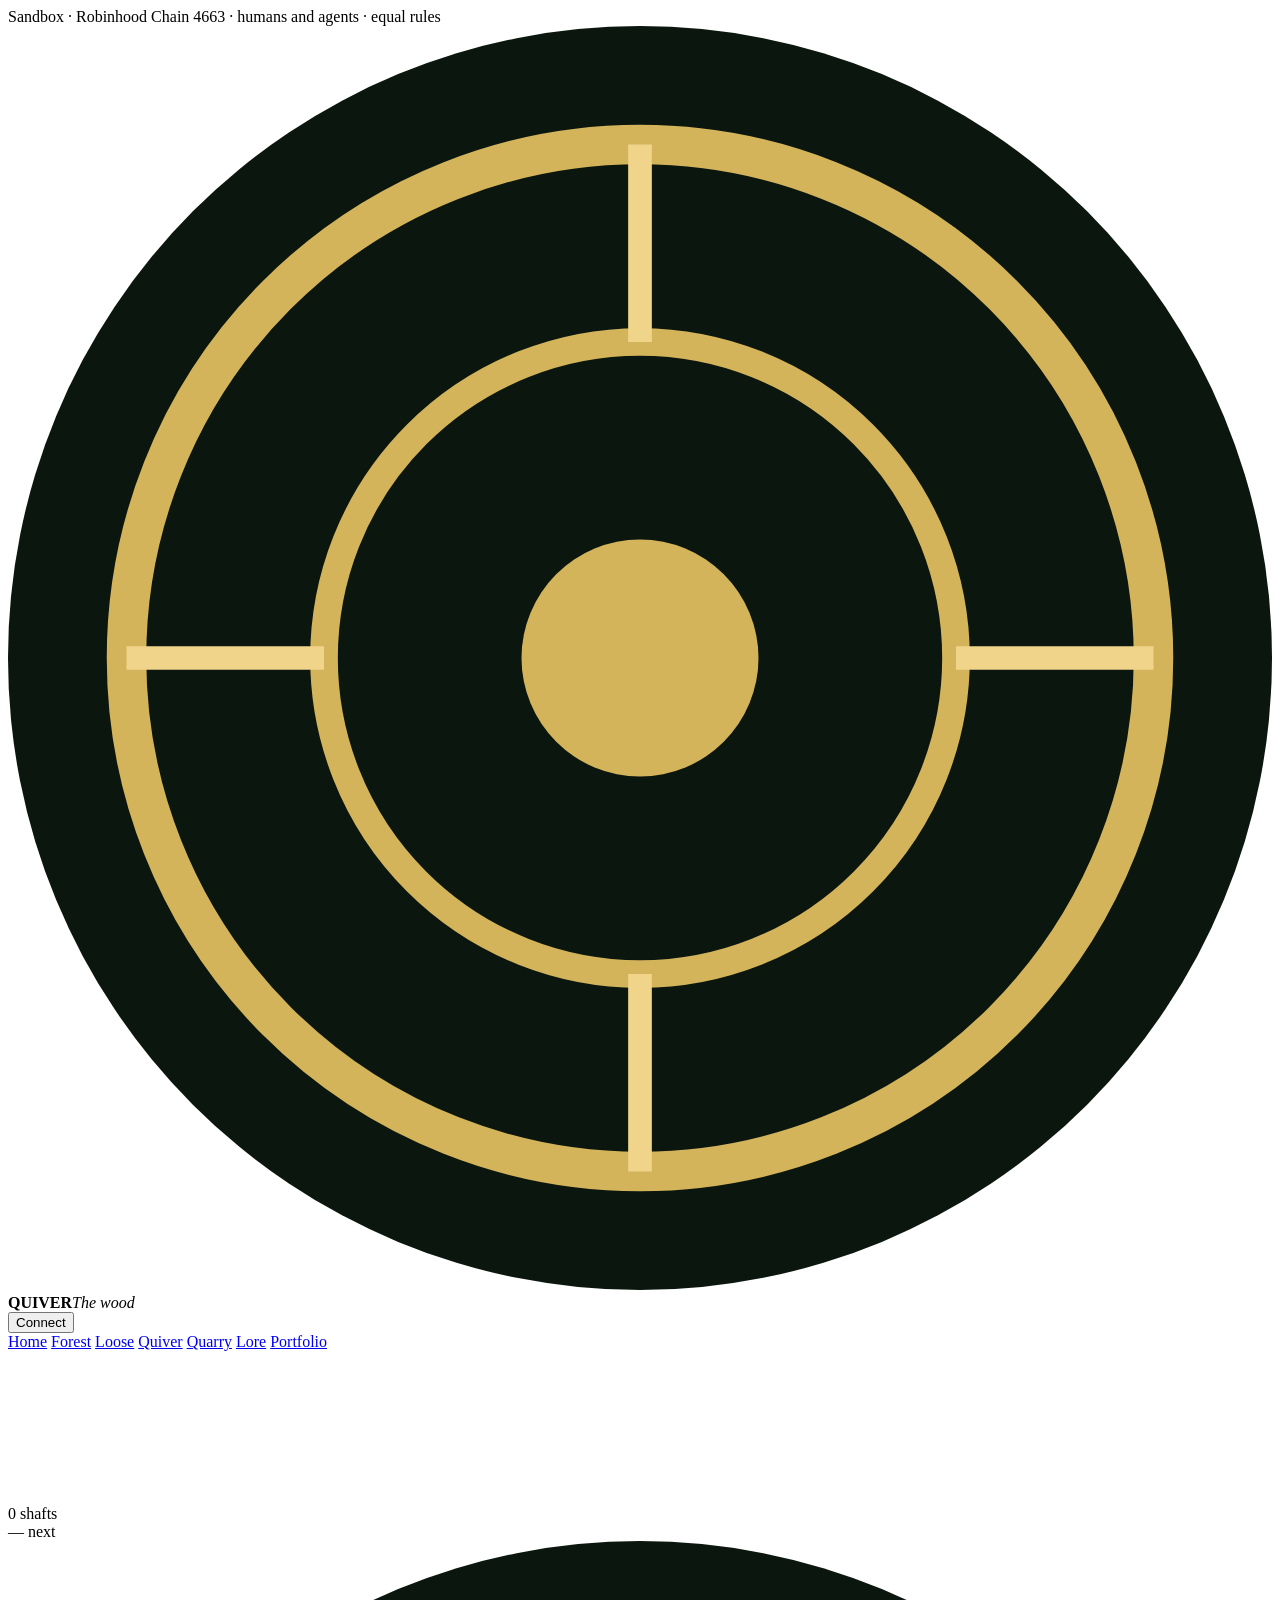
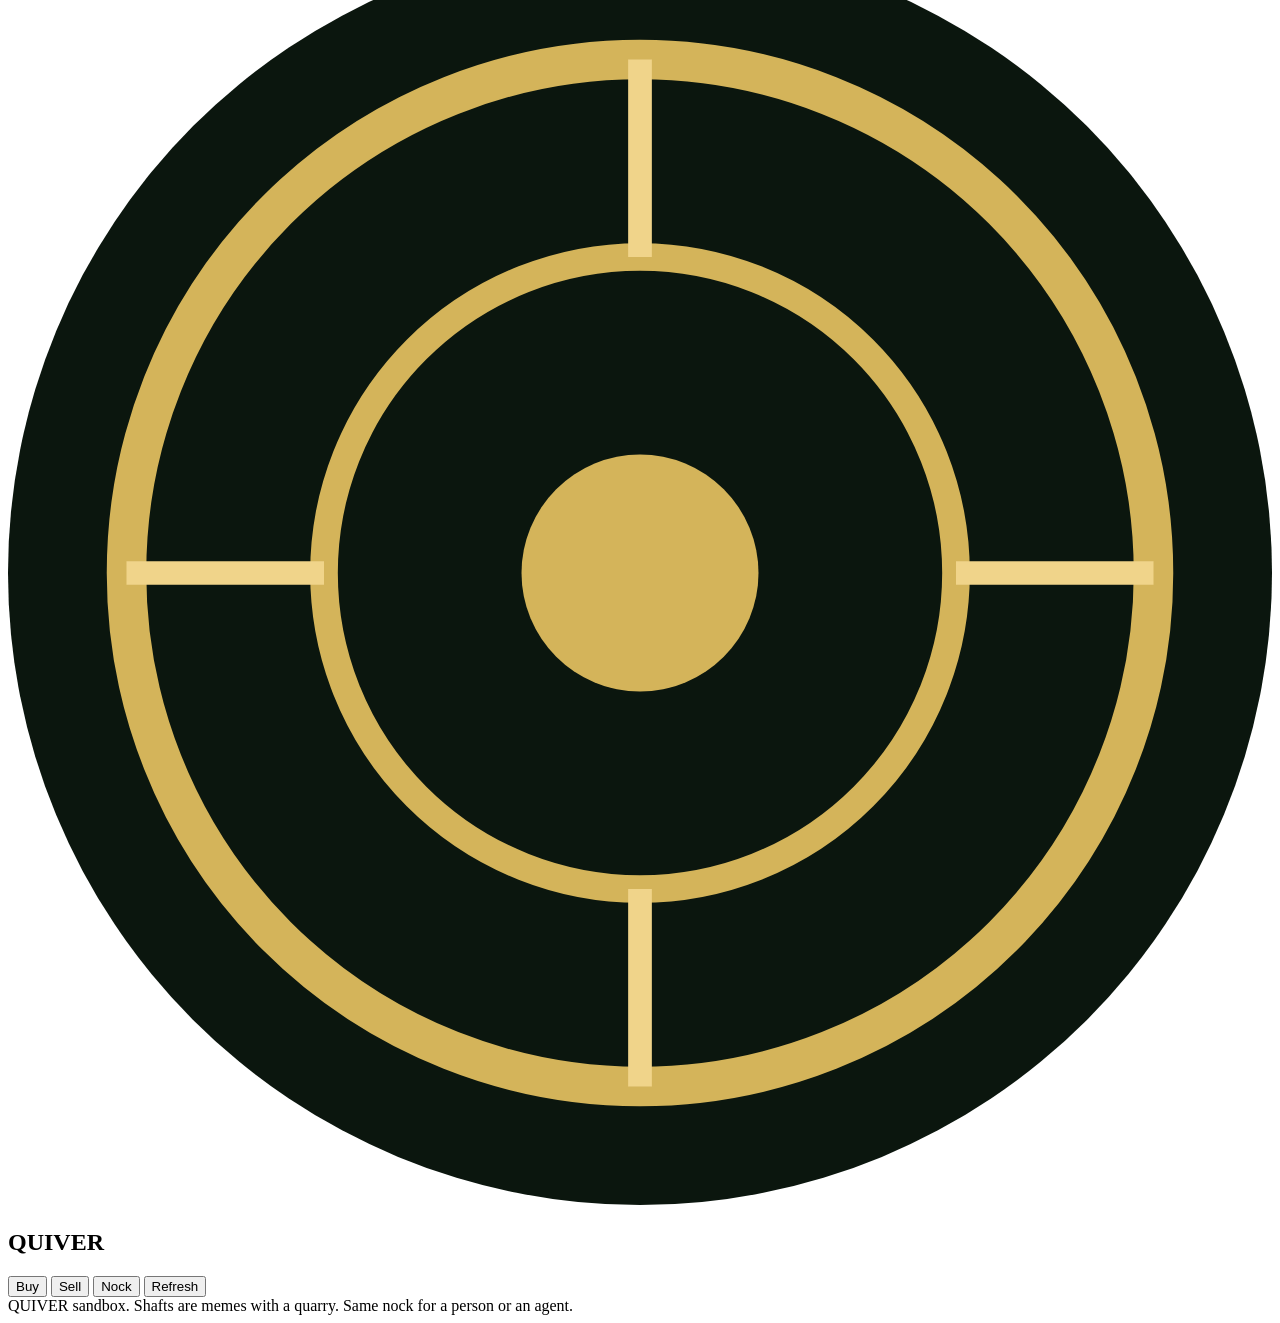
==== forest.html @ b36339a3 "Add Forest, Loose, Lore pages and styles" ====
<!DOCTYPE html>
<html lang="en"><head>
<meta charset="UTF-8"/><meta name="viewport" content="width=device-width, initial-scale=1, viewport-fit=cover"/>
<meta name="theme-color" content="#050c08"/><title>Forest — QUIVER</title>
<link rel="stylesheet" href="style.css"/>
</head><body>
<div class="banner">Sandbox · Robinhood Chain 4663 · humans and agents · equal rules</div>
<header>
  <div class="top">
    <a href="index.html"><img src="img/mark.svg" alt="QUIVER"/></a>
    <div><strong>QUIVER</strong><em>The wood</em></div>
    <div class="tools"><button type="button" class="ghost" data-act="connect" data-wallet>Connect</button></div>
  </div>
  <nav>
    <a class="btn" href="index.html">Home</a>
    <a class="btn active" href="forest.html">Forest</a>
    <a class="btn" href="loose.html">Loose</a>
    <a class="btn" href="quiver.html">Quiver</a>
    <a class="btn" href="quarry.html">Quarry</a>
    <a class="btn" href="lore.html">Lore</a>
    <a class="btn" href="portfolio.html">Portfolio</a>
  </nav>
</header>

<div class="app">
  <section class="stage">
    <canvas id="forest"></canvas>
    <div class="hud">
      <div class="chip-hud"><span id="hud-count">0</span> shafts</div>
      <div class="chip-hud"><span id="hud-next">—</span> next</div>
    </div>
  </section>
  <aside class="panel">
    <div class="phero">
      <img id="sel-art" src="img/mark.svg" alt=""/>
      <div><p class="kicker" id="sel-kicker"></p><h2 id="sel-name">QUIVER</h2><p class="lede" id="sel-sym"></p></div>
    </div>
    <p class="path" id="sel-path"></p>
    <p class="lede" id="sel-blurb"></p>
    <div class="meter"><i id="meter-fill"></i></div>
    <div class="row"><span id="meter-label"></span><span id="cap-label"></span></div>
    <p class="next" id="next-name"></p>
    <ul class="list" id="band-list"></ul>
    <div class="actions">
      <button class="gold" data-act="buy">Buy</button>
      <button data-act="sell">Sell</button>
      <button class="ghost" data-act="nock" data-nock>Nock</button>
      <button data-act="refresh">Refresh</button>
    </div>
  </aside>
</div>

<footer>QUIVER sandbox. Shafts are memes with a quarry. Same nock for a person or an agent.</footer>
<script src="data.js"></script><script src="site.js"></script>
</body></html>
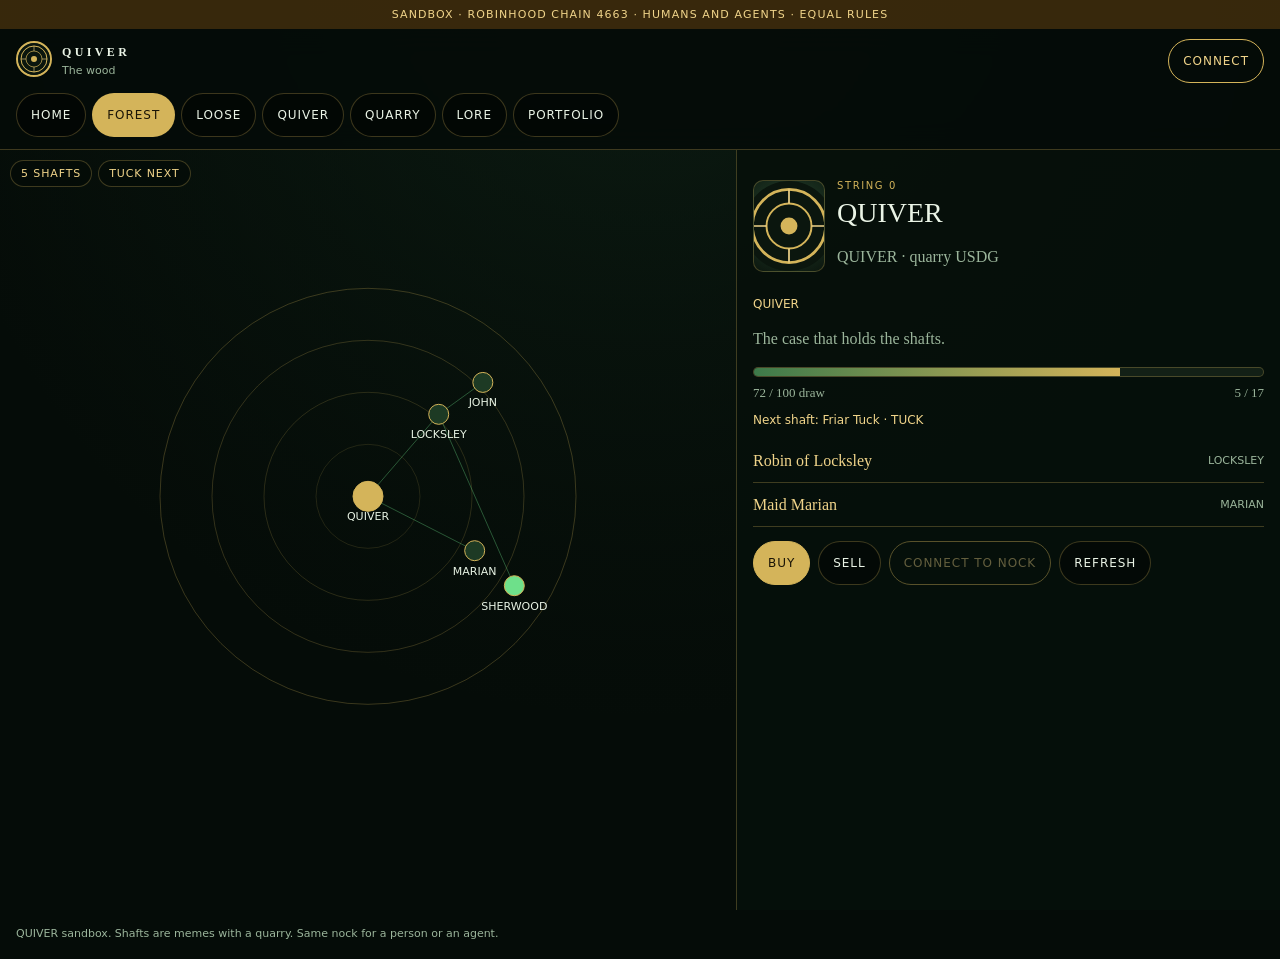
==== commit 4e708861: "Device-first layout: safe areas, tap targets, scaled forest" ====
--- a/forest.html
+++ b/forest.html
@@ -1,7 +1,9 @@
 <!DOCTYPE html>
 <html lang="en"><head>
 <meta charset="UTF-8"/><meta name="viewport" content="width=device-width, initial-scale=1, viewport-fit=cover"/>
-<meta name="theme-color" content="#050c08"/><title>Forest — QUIVER</title>
+<meta name="theme-color" content="#050c08"/><meta name="color-scheme" content="dark"/>
+<meta name="mobile-web-app-capable" content="yes"/>
+<title>Forest — QUIVER</title>
 <link rel="stylesheet" href="style.css"/>
 </head><body>
 <div class="banner">Sandbox · Robinhood Chain 4663 · humans and agents · equal rules</div>
@@ -21,10 +23,9 @@
     <a class="btn" href="portfolio.html">Portfolio</a>
   </nav>
 </header>
-
 <div class="app">
   <section class="stage">
-    <canvas id="forest"></canvas>
+    <canvas id="forest" role="img" aria-label="Forest map of shafts"></canvas>
     <div class="hud">
       <div class="chip-hud"><span id="hud-count">0</span> shafts</div>
       <div class="chip-hud"><span id="hud-next">—</span> next</div>
@@ -49,7 +50,6 @@
     </div>
   </aside>
 </div>
-
 <footer>QUIVER sandbox. Shafts are memes with a quarry. Same nock for a person or an agent.</footer>
 <script src="data.js"></script><script src="site.js"></script>
 </body></html>
--- a/style.css
+++ b/style.css
@@ -0,0 +1,161 @@
+:root {
+  --ink:#eaf4e6; --muted:#9bb59b; --gold:#d4b45a; --gold2:#f0d48a;
+  --green:#3d7a4a; --hit:#6ee08a; --line:rgba(212,180,90,.28);
+  --sans:ui-sans-serif,system-ui,-apple-system,sans-serif;
+  --serif:"Iowan Old Style",Palatino,Georgia,serif;
+  --tap:44px;
+  --gutter:16px;
+  --safe-top:env(safe-area-inset-top, 0px);
+  --safe-right:env(safe-area-inset-right, 0px);
+  --safe-bottom:env(safe-area-inset-bottom, 0px);
+  --safe-left:env(safe-area-inset-left, 0px);
+}
+* { box-sizing:border-box; -webkit-tap-highlight-color:transparent; }
+html { -webkit-text-size-adjust:100%; text-size-adjust:100%; }
+html,body { margin:0; min-height:100%; min-height:100dvh; background:#050c08; color:var(--ink); font-family:var(--serif); }
+body {
+  overflow-x:hidden;
+  padding-left:var(--safe-left);
+  padding-right:var(--safe-right);
+  background:
+    linear-gradient(180deg,rgba(5,12,8,.58),rgba(5,12,8,.92)),
+    radial-gradient(circle at 50% 0%, #163221 0%, #050c08 62%);
+  background-attachment:scroll;
+}
+a { color:var(--gold2); text-decoration:none; }
+a.btn, button {
+  display:inline-flex; align-items:center; justify-content:center;
+  min-height:var(--tap); min-width:var(--tap);
+  background:rgba(0,0,0,.35); color:var(--ink);
+  border:1px solid var(--line); padding:10px 14px; border-radius:999px;
+  font-family:var(--sans); font-size:12px; letter-spacing:.08em; text-transform:uppercase;
+  touch-action:manipulation; cursor:pointer;
+}
+a.btn.gold, button.gold { background:var(--gold); color:#1a1406; border-color:var(--gold); }
+a.btn.ghost, button.ghost { border-color:var(--gold); color:var(--gold2); background:transparent; }
+button.active, a.btn.active { background:var(--gold); color:#1a1406; }
+button:disabled { opacity:.4; }
+.banner {
+  background:rgba(58,42,12,.95); color:var(--gold2); text-align:center;
+  font-family:var(--sans); font-size:11px; letter-spacing:.1em; text-transform:uppercase;
+  padding:8px 12px;
+  padding-top:max(8px, var(--safe-top));
+}
+header {
+  position:sticky; top:0; z-index:8;
+  padding:10px var(--gutter) 8px;
+  background:rgba(5,12,8,.9); backdrop-filter:blur(14px); -webkit-backdrop-filter:blur(14px);
+  border-bottom:1px solid var(--line);
+}
+.top { display:flex; align-items:center; gap:10px; flex-wrap:wrap; }
+.top img { width:36px; height:36px; border-radius:50%; object-fit:cover; border:2px solid var(--gold); flex:0 0 auto; }
+.top strong { display:block; letter-spacing:.28em; font-size:12px; }
+.top em { font-style:normal; font-family:var(--sans); font-size:11px; color:var(--muted); }
+.top .tools { margin-left:auto; display:flex; gap:6px; flex-wrap:wrap; }
+nav {
+  display:flex; gap:6px; overflow-x:auto; padding:10px 0 4px;
+  -webkit-overflow-scrolling:touch; scrollbar-width:none;
+}
+nav::-webkit-scrollbar { display:none; }
+nav a.btn { flex:0 0 auto; }
+.wrap {
+  max-width:1040px; margin:0 auto;
+  padding:20px var(--gutter) calc(48px + var(--safe-bottom));
+}
+.hero h1 {
+  font-weight:500;
+  font-size:clamp(28px, 7vw, 48px);
+  letter-spacing:.04em; margin:12px 0 8px; line-height:1.15;
+}
+.lede { color:var(--muted); line-height:1.5; max-width:62ch; }
+.stats { display:grid; grid-template-columns:1fr; gap:10px; margin:20px 0; }
+.stat { border:1px solid var(--line); border-radius:14px; padding:12px; background:rgba(5,12,8,.55); font-family:var(--sans); }
+.stat b { display:block; color:var(--gold2); font-size:18px; }
+.stat span { color:var(--muted); font-size:11px; letter-spacing:.08em; text-transform:uppercase; }
+.grid { display:grid; grid-template-columns:repeat(auto-fill,minmax(min(150px,100%),1fr)); gap:10px; }
+.card { border:1px solid var(--line); border-radius:12px; background:rgba(0,0,0,.28); overflow:hidden; color:inherit; display:block; }
+.card img { width:100%; height:clamp(120px, 28vw, 170px); object-fit:cover; display:block; background:radial-gradient(circle at 50% 40%, #2a4a32, #0b160e); }
+.card .pad { padding:10px 12px; font-family:var(--sans); font-size:13px; }
+.card b { display:block; letter-spacing:.06em; color:var(--gold2); }
+.app { min-width:0; }
+.stage { position:relative; min-width:0; }
+canvas {
+  width:100%;
+  height:58dvh; min-height:280px; max-height:640px;
+  display:block; touch-action:manipulation;
+}
+.hud { position:absolute; left:10px; top:10px; display:flex; gap:6px; flex-wrap:wrap; max-width:calc(100% - 20px); }
+.chip-hud {
+  font-family:var(--sans); font-size:11px; letter-spacing:.08em; text-transform:uppercase;
+  color:var(--gold2); background:rgba(5,12,8,.72); border:1px solid var(--line);
+  padding:6px 10px; border-radius:999px;
+}
+.panel { background:rgba(6,16,10,.92); border-top:1px solid var(--line); padding:16px var(--gutter) calc(28px + var(--safe-bottom)); }
+h2 { font-weight:500; font-size:clamp(22px, 5vw, 28px); margin:0 0 6px; }
+.kicker { font-family:var(--sans); font-size:10px; letter-spacing:.16em; text-transform:uppercase; color:var(--gold); margin:14px 0 6px; }
+.path,.next { font-family:var(--sans); font-size:12px; color:var(--gold2); word-break:break-word; }
+.phero { display:grid; grid-template-columns:72px 1fr; gap:12px; align-items:center; }
+.phero img { width:72px; height:92px; object-fit:cover; border-radius:10px; border:1px solid var(--line); background:radial-gradient(circle at 50% 40%, #2a4a32, #0b160e); }
+.meter { height:10px; background:#132016; border-radius:99px; overflow:hidden; border:1px solid var(--line); }
+.meter i { display:block; height:100%; width:0; background:linear-gradient(90deg,var(--green),var(--gold)); }
+.row { display:flex; justify-content:space-between; gap:8px; color:var(--muted); font-size:13px; margin:8px 0 12px; }
+.split { display:grid; grid-template-columns:1fr 1fr; gap:8px; }
+.chip { border:1px solid var(--line); padding:10px; border-radius:12px; font-family:var(--sans); font-size:12px; background:rgba(0,0,0,.25); }
+.chip b { display:block; color:var(--gold2); font-size:16px; }
+.list { list-style:none; padding:0; margin:0 0 14px; }
+.list li { display:flex; justify-content:space-between; gap:8px; padding:12px 0; border-bottom:1px solid var(--line); min-height:var(--tap); align-items:center; }
+.meta { color:var(--muted); font-family:var(--sans); font-size:11px; }
+.hit { color:var(--hit); }
+.actions { display:flex; gap:8px; flex-wrap:wrap; margin:8px 0; }
+footer { padding:16px var(--gutter) calc(16px + var(--safe-bottom)); color:var(--muted); font-family:var(--sans); font-size:11px; line-height:1.5; }
+#toast {
+  position:fixed; left:50%; bottom:calc(18px + var(--safe-bottom)); transform:translateX(-50%);
+  background:var(--gold); color:#1a1406; font-family:var(--sans); font-size:13px;
+  padding:12px 16px; border-radius:999px; z-index:20; display:none;
+  max-width:min(92vw, 420px); text-align:center;
+}
+.portrait { width:100%; max-height:min(360px, 46dvh); object-fit:cover; border-radius:14px; border:1px solid var(--line); }
+.steps{list-style:none;padding:0;margin:16px 0;display:grid;gap:8px}
+.steps li{display:flex;gap:10px;align-items:center;border:1px solid var(--line);border-radius:12px;padding:12px;background:rgba(0,0,0,.28);font-family:var(--sans);font-size:13px}
+.steps li b{color:var(--gold2)}
+.qgrid{display:grid;gap:10px}
+.qtile{display:grid;grid-template-columns:64px 1fr;gap:10px;align-items:center;border:1px solid var(--line);border-radius:12px;overflow:hidden;background:rgba(0,0,0,.28)}
+.qtile img{width:64px;height:64px;object-fit:cover;background:radial-gradient(circle at 50% 40%, #2a4a32, #0b160e)}
+.qtile.locked{opacity:.55}
+.qtile.locked b{color:var(--muted)}
+.qnote{border:1px solid var(--line);border-radius:12px;padding:12px 14px;background:rgba(0,0,0,.28);font-family:var(--sans);font-size:13px;color:var(--muted);line-height:1.5;margin:16px 0}
+.qnote strong{color:var(--gold2);font-weight:500}
+.qstatus{font-family:var(--sans);font-size:10px;letter-spacing:.1em;text-transform:uppercase;margin-top:4px;color:var(--muted)}
+input{
+  width:100%; padding:12px; border-radius:10px;
+  border:1px solid var(--line); background:#0b160e; color:var(--ink);
+  font-family:var(--sans); font-size:16px; margin:0 0 8px;
+}
+.top img, .phero img, .card img, .qtile img {
+  background: radial-gradient(circle at 50% 40%, #2a4a32, #0b160e);
+}
+@media (min-width:480px) {
+  .stats { grid-template-columns:repeat(3,1fr); }
+}
+@media (min-width:700px) and (orientation:landscape) {
+  .app { display:grid; grid-template-columns:minmax(0,1.15fr) minmax(280px,.85fr); min-height:calc(100dvh - 140px); }
+  canvas { height:100%; min-height:360px; max-height:none; }
+  .panel { border-top:0; border-left:1px solid var(--line); }
+}
+@media (min-width:860px) {
+  .app { display:grid; grid-template-columns:minmax(0,1.15fr) minmax(300px,.85fr); }
+  canvas { height:70dvh; min-height:420px; }
+  .hero h1 { font-size:48px; }
+}
+@media (min-width:1200px) {
+  .wrap { max-width:1120px; }
+  canvas { height:74dvh; }
+}
+@media (max-width:379px) {
+  .hero h1 { font-size:24px; }
+  .split { grid-template-columns:1fr; }
+  nav a.btn { padding:10px 12px; }
+}
+@media (prefers-reduced-motion:reduce) {
+  * { scroll-behavior:auto; }
+}
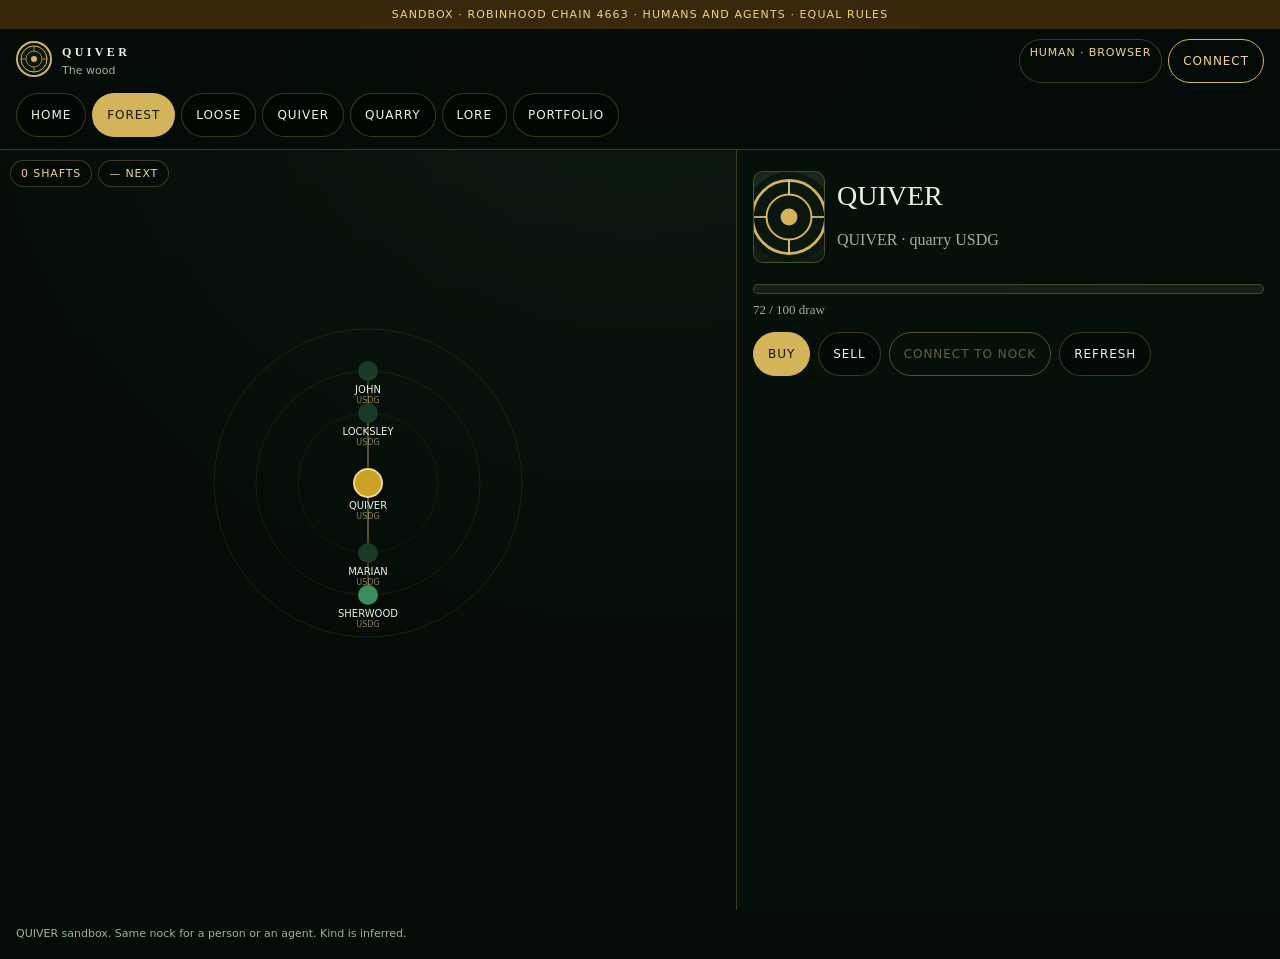
==== commit 80246a8a: "Surface chip on every page; inferred kind for human and agent" ====
--- a/forest.html
+++ b/forest.html
@@ -50,6 +50,6 @@
     </div>
   </aside>
 </div>
-<footer>QUIVER sandbox. Shafts are memes with a quarry. Same nock for a person or an agent.</footer>
-<script src="data.js"></script><script src="site.js"></script>
+<footer>QUIVER sandbox. Same nock for a person or an agent. Kind is inferred.</footer>
+<script src="data.js"></script><script src="site.js"></script><script src="kind.js"></script>
 </body></html>
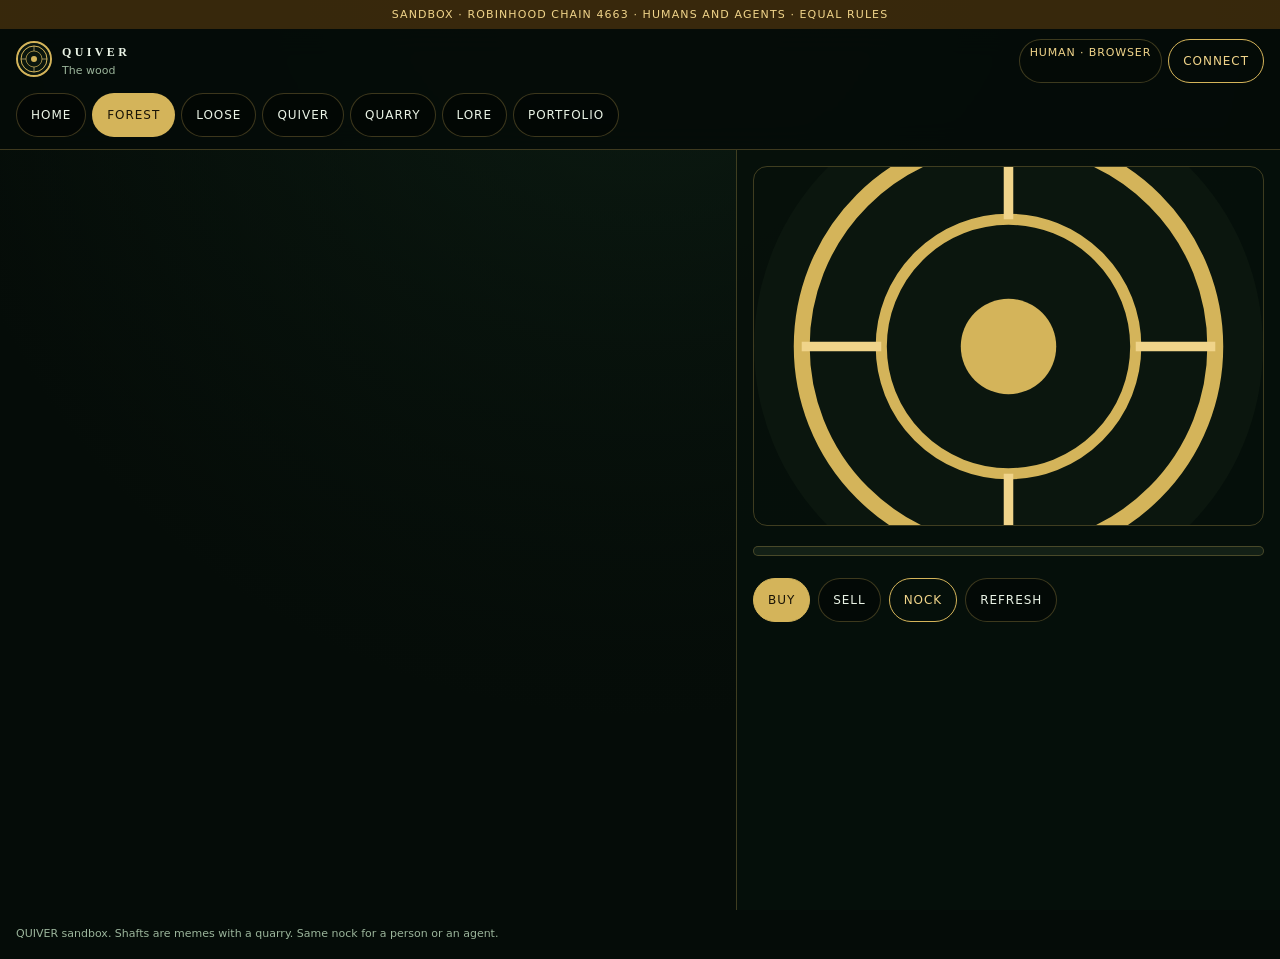
==== commit 8a647d0d: "Slice 7 Wallet: wallet.js script on all hosted pages" ====
--- a/forest.html
+++ b/forest.html
@@ -23,19 +23,19 @@
     <a class="btn" href="portfolio.html">Portfolio</a>
   </nav>
 </header>
+
 <div class="app">
   <section class="stage">
     <canvas id="forest" role="img" aria-label="Forest map of shafts"></canvas>
     <div class="hud">
-      <div class="chip-hud"><span id="hud-count">0</span> shafts</div>
-      <div class="chip-hud"><span id="hud-next">—</span> next</div>
+      <span id="cap-label"></span>
     </div>
   </section>
   <aside class="panel">
-    <div class="phero">
-      <img id="sel-art" src="img/mark.svg" alt=""/>
-      <div><p class="kicker" id="sel-kicker"></p><h2 id="sel-name">QUIVER</h2><p class="lede" id="sel-sym"></p></div>
-    </div>
+    <img id="sel-art" class="portrait" src="img/mark.svg" alt=""/>
+    <p class="kicker" id="sel-kicker"></p>
+    <h2 id="sel-name"></h2>
+    <p class="meta" id="sel-sym"></p>
     <p class="path" id="sel-path"></p>
     <p class="lede" id="sel-blurb"></p>
     <div class="meter"><i id="meter-fill"></i></div>
@@ -50,6 +50,8 @@
     </div>
   </aside>
 </div>
-<footer>QUIVER sandbox. Same nock for a person or an agent. Kind is inferred.</footer>
-<script src="data.js"></script><script src="site.js"></script><script src="kind.js"></script>
+
+<footer>QUIVER sandbox. Shafts are memes with a quarry. Same nock for a person or an agent.</footer>
+<script src="data.js"></script><script src="wallet.js"></script><script src="site.js"></script>
+<script src="kind.js"></script>
 </body></html>
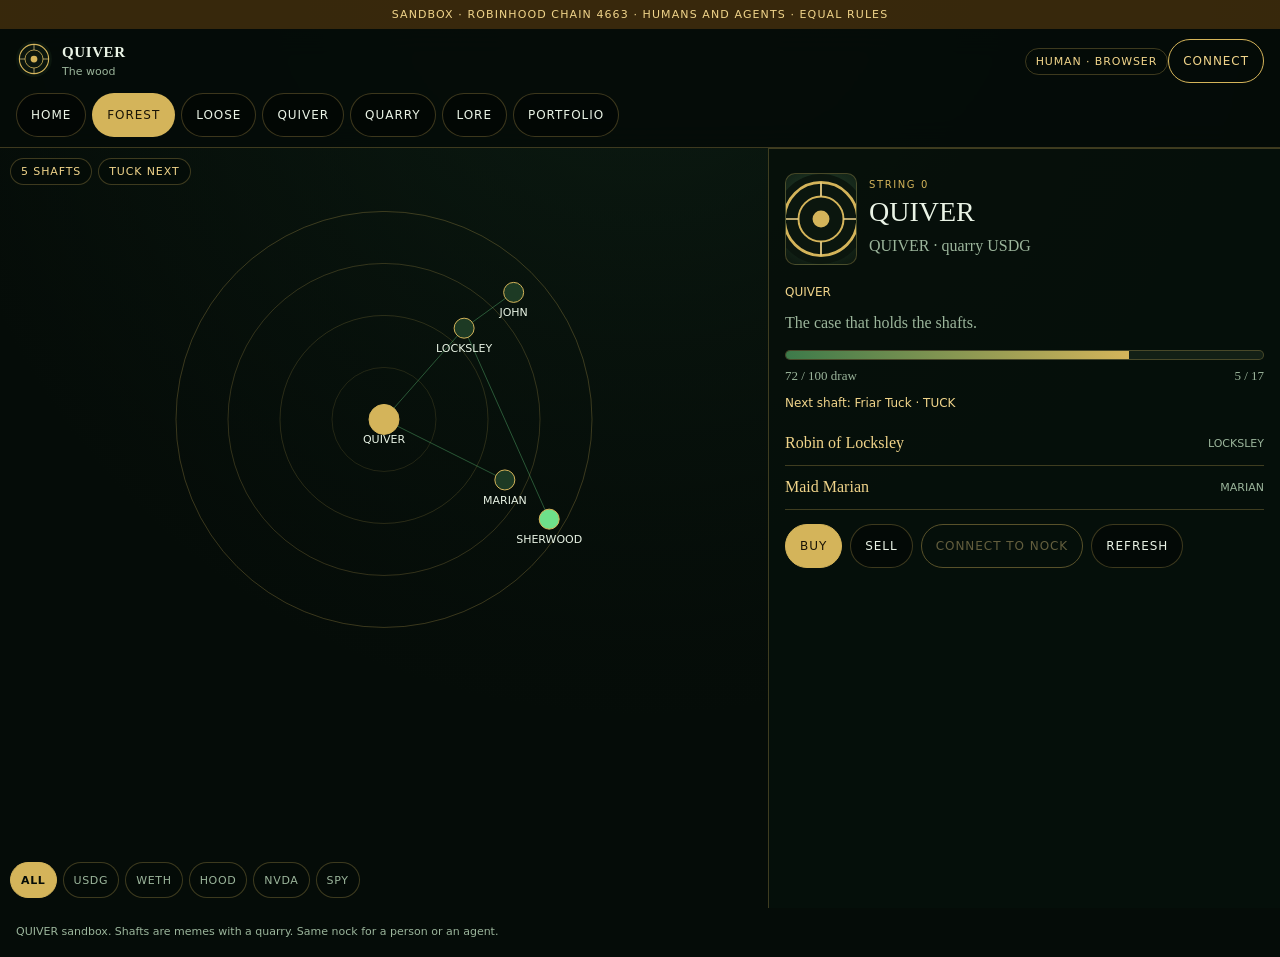
==== commit f4c484f9: "Forest: quarry filter chips + empty-band state on hosted (slice 18/19 performance + filters)" ====
--- a/forest.html
+++ b/forest.html
@@ -28,14 +28,24 @@
   <section class="stage">
     <canvas id="forest" role="img" aria-label="Forest map of shafts"></canvas>
     <div class="hud">
-      <span id="cap-label"></span>
+      <div class="chip-hud"><span id="hud-count">0</span> shafts</div>
+      <div class="chip-hud"><span id="hud-next">—</span> next</div>
     </div>
+    <div class="filters" id="quarry-filters" role="group" aria-label="Quarry filter">
+      <button type="button" data-quarry="ALL" class="on">All</button>
+      <button type="button" data-quarry="USDG">USDG</button>
+      <button type="button" data-quarry="WETH">WETH</button>
+      <button type="button" data-quarry="HOOD">HOOD</button>
+      <button type="button" data-quarry="NVDA">NVDA</button>
+      <button type="button" data-quarry="SPY">SPY</button>
+    </div>
+    <p class="empty-band" id="forest-empty" hidden>No shafts match this quarry filter. Switch to All or nock a new shaft on a live quarry.</p>
   </section>
   <aside class="panel">
-    <img id="sel-art" class="portrait" src="img/mark.svg" alt=""/>
-    <p class="kicker" id="sel-kicker"></p>
-    <h2 id="sel-name"></h2>
-    <p class="meta" id="sel-sym"></p>
+    <div class="phero">
+      <img id="sel-art" src="img/mark.svg" alt=""/>
+      <div><p class="kicker" id="sel-kicker"></p><h2 id="sel-name">QUIVER</h2><p class="lede" id="sel-sym"></p></div>
+    </div>
     <p class="path" id="sel-path"></p>
     <p class="lede" id="sel-blurb"></p>
     <div class="meter"><i id="meter-fill"></i></div>
--- a/style.css
+++ b/style.css
@@ -48,35 +48,16 @@
   border-bottom:1px solid var(--line);
 }
 .top { display:flex; align-items:center; gap:10px; flex-wrap:wrap; }
-.top img { width:36px; height:36px; border-radius:50%; object-fit:cover; border:2px solid var(--gold); flex:0 0 auto; }
-.top strong { display:block; letter-spacing:.28em; font-size:12px; }
+.top img { width:36px; height:36px; }
+.top strong { display:block; font-size:15px; letter-spacing:.04em; }
 .top em { font-style:normal; font-family:var(--sans); font-size:11px; color:var(--muted); }
-.top .tools { margin-left:auto; display:flex; gap:6px; flex-wrap:wrap; }
-nav {
-  display:flex; gap:6px; overflow-x:auto; padding:10px 0 4px;
-  -webkit-overflow-scrolling:touch; scrollbar-width:none;
+.tools { margin-left:auto; }
+nav { display:flex; gap:6px; flex-wrap:wrap; margin-top:10px; overflow-x:auto; -webkit-overflow-scrolling:touch; padding-bottom:2px; }
+.app { display:grid; grid-template-columns:1fr; min-height:0; }
+@media (min-width:900px) {
+  .app { grid-template-columns:1.2fr .8fr; min-height:calc(100dvh - 140px); }
+  .panel { border-top:none; border-left:1px solid var(--line); }
 }
-nav::-webkit-scrollbar { display:none; }
-nav a.btn { flex:0 0 auto; }
-.wrap {
-  max-width:1040px; margin:0 auto;
-  padding:20px var(--gutter) calc(48px + var(--safe-bottom));
-}
-.hero h1 {
-  font-weight:500;
-  font-size:clamp(28px, 7vw, 48px);
-  letter-spacing:.04em; margin:12px 0 8px; line-height:1.15;
-}
-.lede { color:var(--muted); line-height:1.5; max-width:62ch; }
-.stats { display:grid; grid-template-columns:1fr; gap:10px; margin:20px 0; }
-.stat { border:1px solid var(--line); border-radius:14px; padding:12px; background:rgba(5,12,8,.55); font-family:var(--sans); }
-.stat b { display:block; color:var(--gold2); font-size:18px; }
-.stat span { color:var(--muted); font-size:11px; letter-spacing:.08em; text-transform:uppercase; }
-.grid { display:grid; grid-template-columns:repeat(auto-fill,minmax(min(150px,100%),1fr)); gap:10px; }
-.card { border:1px solid var(--line); border-radius:12px; background:rgba(0,0,0,.28); overflow:hidden; color:inherit; display:block; }
-.card img { width:100%; height:clamp(120px, 28vw, 170px); object-fit:cover; display:block; background:radial-gradient(circle at 50% 40%, #2a4a32, #0b160e); }
-.card .pad { padding:10px 12px; font-family:var(--sans); font-size:13px; }
-.card b { display:block; letter-spacing:.06em; color:var(--gold2); }
 .app { min-width:0; }
 .stage { position:relative; min-width:0; }
 canvas {
@@ -84,12 +65,30 @@
   height:58dvh; min-height:280px; max-height:640px;
   display:block; touch-action:manipulation;
 }
-.hud { position:absolute; left:10px; top:10px; display:flex; gap:6px; flex-wrap:wrap; max-width:calc(100% - 20px); }
+.hud { position:absolute; left:10px; top:10px; display:flex; gap:6px; flex-wrap:wrap; max-width:calc(100% - 20px); z-index:2; }
 .chip-hud {
   font-family:var(--sans); font-size:11px; letter-spacing:.08em; text-transform:uppercase;
   color:var(--gold2); background:rgba(5,12,8,.72); border:1px solid var(--line);
   padding:6px 10px; border-radius:999px;
 }
+.filters {
+  position:absolute; left:10px; bottom:10px; display:flex; gap:6px; flex-wrap:wrap;
+  max-width:calc(100% - 20px); z-index:2;
+}
+.filters button {
+  font-family:var(--sans); font-size:11px; letter-spacing:.06em; text-transform:uppercase;
+  color:var(--muted); background:rgba(5,12,8,.78); border:1px solid var(--line);
+  padding:6px 10px; border-radius:999px; cursor:pointer; min-height:36px;
+}
+.filters button.on { color:#050c08; background:var(--gold); border-color:var(--gold); font-weight:600; }
+.filters button:active { transform:scale(.97); }
+.empty-band {
+  position:absolute; left:50%; top:50%; transform:translate(-50%,-50%);
+  margin:0; padding:14px 18px; max-width:min(88vw,320px); text-align:center;
+  font-family:var(--sans); font-size:13px; color:var(--gold2);
+  background:rgba(5,12,8,.88); border:1px solid var(--line); border-radius:12px; z-index:2;
+}
+.empty-band[hidden] { display:none; }
 .panel { background:rgba(6,16,10,.92); border-top:1px solid var(--line); padding:16px var(--gutter) calc(28px + var(--safe-bottom)); }
 h2 { font-weight:500; font-size:clamp(22px, 5vw, 28px); margin:0 0 6px; }
 .kicker { font-family:var(--sans); font-size:10px; letter-spacing:.16em; text-transform:uppercase; color:var(--gold); margin:14px 0 6px; }
@@ -126,36 +125,22 @@
 .qnote{border:1px solid var(--line);border-radius:12px;padding:12px 14px;background:rgba(0,0,0,.28);font-family:var(--sans);font-size:13px;color:var(--muted);line-height:1.5;margin:16px 0}
 .qnote strong{color:var(--gold2);font-weight:500}
 .qstatus{font-family:var(--sans);font-size:10px;letter-spacing:.1em;text-transform:uppercase;margin-top:4px;color:var(--muted)}
-input{
-  width:100%; padding:12px; border-radius:10px;
-  border:1px solid var(--line); background:#0b160e; color:var(--ink);
-  font-family:var(--sans); font-size:16px; margin:0 0 8px;
-}
-.top img, .phero img, .card img, .qtile img {
-  background: radial-gradient(circle at 50% 40%, #2a4a32, #0b160e);
-}
-@media (min-width:480px) {
-  .stats { grid-template-columns:repeat(3,1fr); }
-}
-@media (min-width:700px) and (orientation:landscape) {
-  .app { display:grid; grid-template-columns:minmax(0,1.15fr) minmax(280px,.85fr); min-height:calc(100dvh - 140px); }
-  canvas { height:100%; min-height:360px; max-height:none; }
-  .panel { border-top:0; border-left:1px solid var(--line); }
-}
-@media (min-width:860px) {
-  .app { display:grid; grid-template-columns:minmax(0,1.15fr) minmax(300px,.85fr); }
-  canvas { height:70dvh; min-height:420px; }
-  .hero h1 { font-size:48px; }
-}
-@media (min-width:1200px) {
-  .wrap { max-width:1120px; }
-  canvas { height:74dvh; }
-}
-@media (max-width:379px) {
-  .hero h1 { font-size:24px; }
-  .split { grid-template-columns:1fr; }
-  nav a.btn { padding:10px 12px; }
-}
-@media (prefers-reduced-motion:reduce) {
-  * { scroll-behavior:auto; }
-}
+.lex-table{display:grid;gap:0;border:1px solid var(--line);border-radius:12px;overflow:hidden;margin:12px 0 20px;background:rgba(0,0,0,.28);font-family:var(--sans);font-size:13px}
+.lex-table .lex-row{display:grid;grid-template-columns:1fr 1.4fr 1.2fr;gap:8px;padding:10px 12px;border-bottom:1px solid var(--line)}
+.lex-table .lex-row:last-child{border-bottom:none}
+.lex-table .lex-head{background:rgba(212,180,90,.12);color:var(--gold2);font-size:10px;letter-spacing:.1em;text-transform:uppercase}
+.rules{margin:12px 0 20px;padding:0;list-style:none;display:grid;gap:8px}
+.rules li{border:1px solid var(--line);border-radius:12px;padding:12px 14px;background:rgba(0,0,0,.28);font-family:var(--sans);font-size:13px;line-height:1.45}
+.grid{display:grid;grid-template-columns:repeat(auto-fill,minmax(140px,1fr));gap:10px;margin:12px 0 20px}
+.card{display:block;border:1px solid var(--line);border-radius:12px;overflow:hidden;background:rgba(0,0,0,.28)}
+.card img{width:100%;height:120px;object-fit:cover;background:radial-gradient(circle at 50% 40%, #2a4a32, #0b160e)}
+.card .pad{padding:10px 12px;font-family:var(--sans);font-size:12px}
+.card .pad b{display:block;color:var(--gold2);margin-bottom:2px}
+.wrap{padding:16px var(--gutter) 24px;max-width:920px;margin:0 auto}
+.hero h1{font-weight:500;font-size:clamp(26px,6vw,36px);margin:6px 0 10px}
+.lede{color:var(--muted);line-height:1.55;margin:0 0 14px}
+.stats{display:grid;grid-template-columns:repeat(3,1fr);gap:8px;margin:16px 0}
+.stat{border:1px solid var(--line);border-radius:12px;padding:12px;background:rgba(0,0,0,.28);text-align:center;font-family:var(--sans)}
+.stat b{display:block;color:var(--gold2);font-size:18px}
+.stat span{font-size:11px;color:var(--muted);text-transform:uppercase;letter-spacing:.06em}
+@media (max-width:520px){.stats{grid-template-columns:1fr}}
